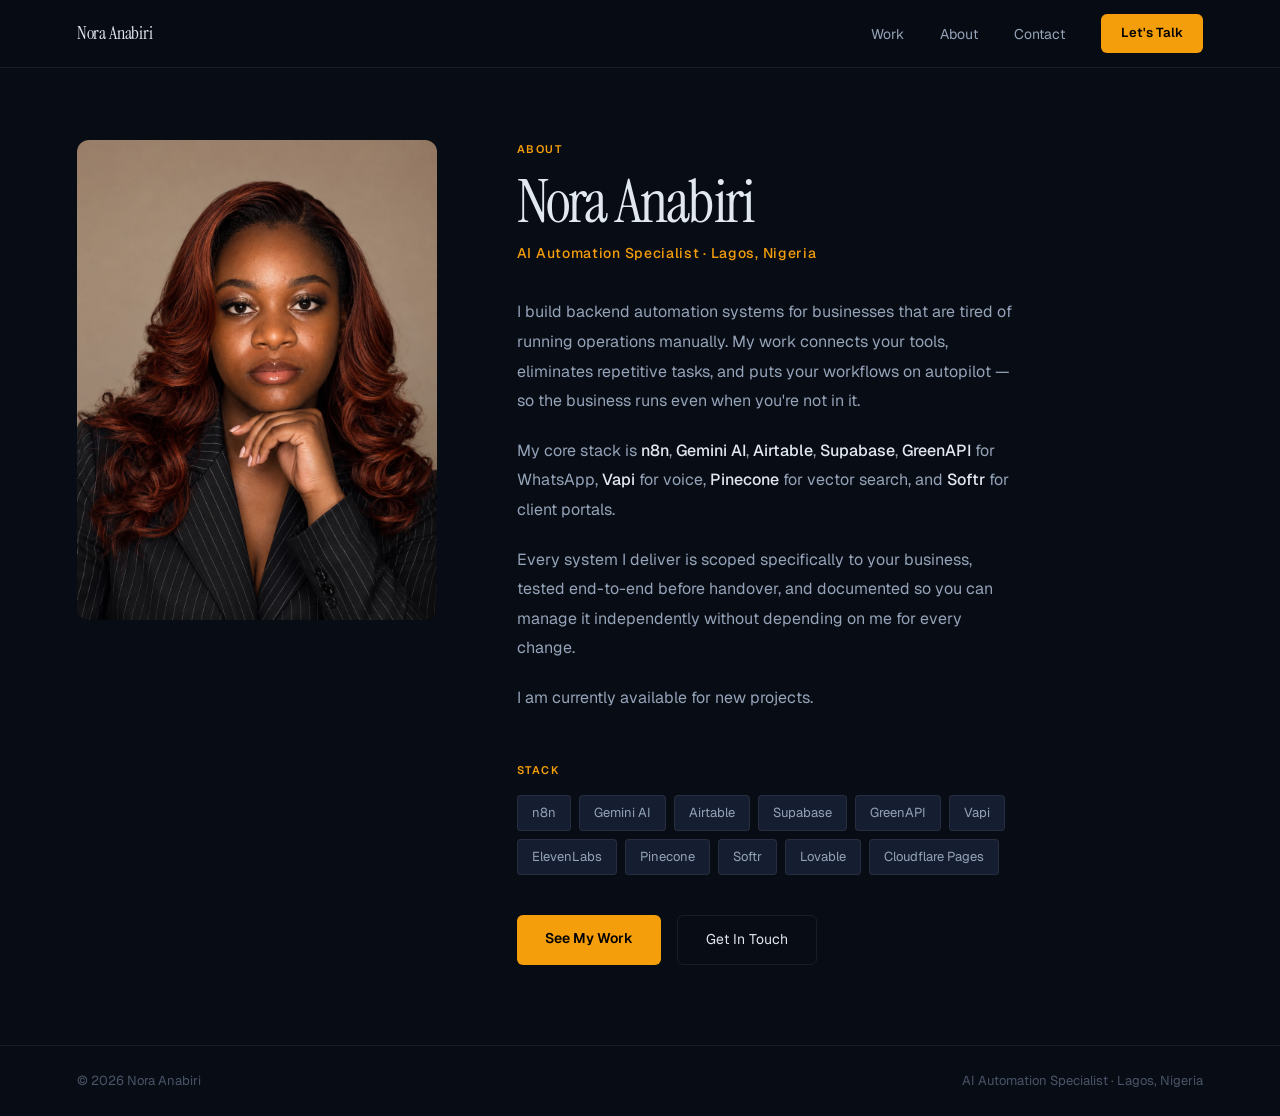
==== about.html @ 738953a7 "Add files via upload" ====
<!DOCTYPE html>
<html lang="en">
<head>
<meta charset="UTF-8">
<meta name="viewport" content="width=device-width, initial-scale=1.0">
<title>About — Nora Anabiri</title>
<link rel="preconnect" href="https://fonts.googleapis.com">
<link rel="preconnect" href="https://fonts.gstatic.com" crossorigin>
<link href="https://fonts.googleapis.com/css2?family=Instrument+Serif:ital@0;1&family=Geist:wght@300;400;500;600&display=swap" rel="stylesheet">
<link rel="stylesheet" href="style.css">
<style>
.about-hero { padding: 140px 6% 80px; display: grid; grid-template-columns: 360px 1fr; gap: 80px; align-items: start; max-width: 1100px; }
.about-hero-photo { position: sticky; top: 88px; }
.about-hero-photo img { width: 100%; aspect-ratio: 3/4; object-fit: cover; object-position: top; border-radius: var(--radius); display: block; }
.about-hero-name { font-family: var(--font-serif); font-size: clamp(36px, 5vw, 60px); font-weight: 400; letter-spacing: -0.03em; color: var(--text); margin-bottom: 8px; line-height: 1.05; }
.about-hero-title { font-size: 14px; color: var(--amber); font-weight: 500; margin-bottom: 32px; letter-spacing: 0.05em; }
.about-body { font-size: 16px; color: var(--muted); line-height: 1.85; margin-bottom: 20px; }
.about-body strong { color: var(--text); font-weight: 500; }
.tools-section { margin-top: 48px; }
.tools-label { font-size: 11px; font-weight: 600; letter-spacing: 0.14em; text-transform: uppercase; color: var(--amber); margin-bottom: 16px; display: block; }
.tools-list { display: flex; flex-wrap: wrap; gap: 8px; }
.tool-tag { background: var(--surface2); border: 1px solid var(--border); color: var(--muted); font-size: 13px; padding: 6px 14px; border-radius: 4px; }
@media (max-width: 900px) { .about-hero { grid-template-columns: 1fr; gap: 40px; } .about-hero-photo { position: static; } .about-hero-photo img { aspect-ratio: 4/3; } }
</style>
</head>
<body>
<nav class="nav">
  <a href="index.html" class="nav-logo">Nora Anabiri</a>
  <ul class="nav-links">
    <li><a href="work.html">Work</a></li>
    <li><a href="about.html">About</a></li>
    <li><a href="index.html#contact">Contact</a></li>
  </ul>
  <a href="index.html#contact" class="nav-cta">Let's Talk</a>
</nav>

<div class="about-hero">
  <div class="about-hero-photo">
    <img src="PORTFOLIO_HEADSHOT.jpeg" alt="Nora Anabiri — AI Automation Specialist">
  </div>
  <div class="about-hero-content">
    <span class="section-label">About</span>
    <h1 class="about-hero-name">Nora Anabiri</h1>
    <p class="about-hero-title">AI Automation Specialist · Lagos, Nigeria</p>
    <p class="about-body">I build backend automation systems for businesses that are tired of running operations manually. My work connects your tools, eliminates repetitive tasks, and puts your workflows on autopilot — so the business runs even when you're not in it.</p>
    <p class="about-body">My core stack is <strong>n8n</strong>, <strong>Gemini AI</strong>, <strong>Airtable</strong>, <strong>Supabase</strong>, <strong>GreenAPI</strong> for WhatsApp, <strong>Vapi</strong> for voice, <strong>Pinecone</strong> for vector search, and <strong>Softr</strong> for client portals.</p>
    <p class="about-body">Every system I deliver is scoped specifically to your business, tested end-to-end before handover, and documented so you can manage it independently without depending on me for every change.</p>
    <p class="about-body">I am currently available for new projects.</p>
    <div class="tools-section">
      <span class="tools-label">Stack</span>
      <div class="tools-list">
        <span class="tool-tag">n8n</span>
        <span class="tool-tag">Gemini AI</span>
        <span class="tool-tag">Airtable</span>
        <span class="tool-tag">Supabase</span>
        <span class="tool-tag">GreenAPI</span>
        <span class="tool-tag">Vapi</span>
        <span class="tool-tag">ElevenLabs</span>
        <span class="tool-tag">Pinecone</span>
        <span class="tool-tag">Softr</span>
        <span class="tool-tag">Lovable</span>
        <span class="tool-tag">Cloudflare Pages</span>
      </div>
    </div>
    <div style="margin-top: 40px; display: flex; gap: 16px; flex-wrap: wrap;">
      <a href="work.html" class="btn-primary">See My Work</a>
      <a href="index.html#contact" class="btn-ghost">Get In Touch</a>
    </div>
  </div>
</div>

<footer class="footer">
  <span>© 2026 Nora Anabiri</span>
  <span>AI Automation Specialist · Lagos, Nigeria</span>
</footer>
<script src="main.js"></script>
</body>
</html>
---- style.css ----
*, *::before, *::after { box-sizing: border-box; margin: 0; padding: 0; }

:root {
  --bg: #080C14;
  --surface: #0F1624;
  --surface2: #151E30;
  --amber: #F59E0B;
  --amber-dim: rgba(245,158,11,0.12);
  --amber-border: rgba(245,158,11,0.25);
  --text: #E2E8F0;
  --muted: #94A3B8;
  --dim: #4A5568;
  --border: rgba(255,255,255,0.07);
  --font-serif: 'Instrument Serif', Georgia, serif;
  --font-sans: 'Geist', system-ui, sans-serif;
  --radius: 12px;
  --radius-sm: 8px;
}

html { scroll-behavior: smooth; }

body {
  background: var(--bg);
  color: var(--text);
  font-family: var(--font-sans);
  font-size: 15px;
  line-height: 1.7;
  -webkit-font-smoothing: antialiased;
}

/* NAV */
.nav {
  position: fixed;
  top: 0; left: 0; right: 0;
  z-index: 100;
  display: flex;
  align-items: center;
  padding: 0 6%;
  height: 68px;
  background: rgba(8,12,20,0.85);
  backdrop-filter: blur(12px);
  border-bottom: 1px solid var(--border);
}
.nav-logo {
  font-family: var(--font-serif);
  font-size: 18px;
  color: var(--text);
  text-decoration: none;
  letter-spacing: -0.01em;
  margin-right: auto;
}
.nav-links {
  display: flex;
  list-style: none;
  gap: 36px;
  margin-right: 36px;
}
.nav-links a {
  color: var(--muted);
  text-decoration: none;
  font-size: 14px;
  font-weight: 400;
  transition: color 0.2s;
}
.nav-links a:hover { color: var(--text); }
.nav-cta {
  background: var(--amber);
  color: #000;
  padding: 8px 20px;
  border-radius: 6px;
  font-size: 13px;
  font-weight: 600;
  text-decoration: none;
  transition: opacity 0.2s;
}
.nav-cta:hover { opacity: 0.85; }
.nav-toggle { display: none; }

/* HERO */
.hero {
  min-height: 100vh;
  display: flex;
  flex-direction: column;
  justify-content: center;
  padding: 120px 6% 80px;
  max-width: 900px;
}
.hero-tag {
  display: inline-flex;
  align-items: center;
  gap: 8px;
  font-size: 11px;
  font-weight: 600;
  letter-spacing: 0.12em;
  text-transform: uppercase;
  color: var(--amber);
  margin-bottom: 32px;
}
.hero-tag::before {
  content: '';
  width: 6px; height: 6px;
  border-radius: 50%;
  background: var(--amber);
  animation: pulse 2s infinite;
}
@keyframes pulse {
  0%, 100% { opacity: 1; }
  50% { opacity: 0.3; }
}
.hero-headline {
  font-family: var(--font-serif);
  font-size: clamp(42px, 6vw, 76px);
  font-weight: 400;
  line-height: 1.1;
  letter-spacing: -0.02em;
  color: var(--text);
  margin-bottom: 28px;
}
.hero-headline em {
  font-style: italic;
  color: var(--amber);
}
.hero-sub {
  font-size: 17px;
  color: var(--muted);
  max-width: 560px;
  line-height: 1.75;
  margin-bottom: 40px;
  font-weight: 300;
}
.hero-actions {
  display: flex;
  gap: 16px;
  margin-bottom: 64px;
  flex-wrap: wrap;
}
.btn-primary {
  background: var(--amber);
  color: #000;
  padding: 12px 28px;
  border-radius: 6px;
  font-size: 14px;
  font-weight: 600;
  text-decoration: none;
  transition: opacity 0.2s;
}
.btn-primary:hover { opacity: 0.85; }
.btn-ghost {
  border: 1px solid var(--border);
  color: var(--text);
  padding: 12px 28px;
  border-radius: 6px;
  font-size: 14px;
  font-weight: 400;
  text-decoration: none;
  transition: border-color 0.2s, color 0.2s;
}
.btn-ghost:hover { border-color: var(--amber); color: var(--amber); }
.hero-stats {
  display: flex;
  align-items: center;
  gap: 32px;
}
.stat { display: flex; flex-direction: column; gap: 4px; }
.stat-num {
  font-family: var(--font-serif);
  font-size: 28px;
  color: var(--text);
  line-height: 1;
}
.stat-label { font-size: 12px; color: var(--muted); }
.stat-divider { width: 1px; height: 36px; background: var(--border); }

/* SECTIONS */
.section { padding: 100px 6%; }
.section-header { margin-bottom: 56px; }
.section-label {
  font-size: 11px;
  font-weight: 600;
  letter-spacing: 0.14em;
  text-transform: uppercase;
  color: var(--amber);
  display: block;
  margin-bottom: 12px;
}
.section-title {
  font-family: var(--font-serif);
  font-size: clamp(28px, 3.5vw, 42px);
  font-weight: 400;
  letter-spacing: -0.02em;
  color: var(--text);
  line-height: 1.15;
}

/* SERVICES */
.services-grid {
  display: grid;
  grid-template-columns: repeat(3, 1fr);
  gap: 1px;
  background: var(--border);
  border: 1px solid var(--border);
  border-radius: var(--radius);
  overflow: hidden;
}
.service-card {
  background: var(--surface);
  padding: 36px 32px;
  transition: background 0.2s;
}
.service-card:hover { background: var(--surface2); }
.service-card--featured {
  background: var(--amber-dim);
  border: none;
}
.service-card--featured:hover { background: rgba(245,158,11,0.18); }
.service-icon {
  font-family: var(--font-serif);
  font-size: 13px;
  color: var(--amber);
  margin-bottom: 20px;
  letter-spacing: 0.05em;
}
.service-name {
  font-size: 16px;
  font-weight: 600;
  color: var(--text);
  margin-bottom: 12px;
  letter-spacing: -0.01em;
}
.service-desc {
  font-size: 14px;
  color: var(--muted);
  line-height: 1.7;
  margin-bottom: 20px;
}
.service-stack {
  font-size: 11px;
  color: var(--dim);
  letter-spacing: 0.05em;
  font-weight: 500;
}

/* WORK PREVIEW */
.work-grid {
  display: grid;
  grid-template-columns: repeat(3, 1fr);
  gap: 16px;
}
.work-card {
  background: var(--surface);
  border: 1px solid var(--border);
  border-radius: var(--radius);
  text-decoration: none;
  display: block;
  transition: border-color 0.2s, transform 0.2s;
}
.work-card:hover {
  border-color: var(--amber-border);
  transform: translateY(-2px);
}
.work-card--all {
  background: var(--amber-dim);
  border-color: var(--amber-border);
  display: flex;
  align-items: center;
  justify-content: center;
}
.work-card-inner { padding: 32px 28px; }
.work-card--all .work-card-inner { text-align: center; }
.work-tag {
  font-size: 11px;
  font-weight: 600;
  letter-spacing: 0.1em;
  text-transform: uppercase;
  color: var(--amber);
  display: block;
  margin-bottom: 12px;
}
.work-title {
  font-family: var(--font-serif);
  font-size: 22px;
  font-weight: 400;
  color: var(--text);
  margin-bottom: 10px;
  letter-spacing: -0.01em;
}
.work-desc {
  font-size: 13px;
  color: var(--muted);
  line-height: 1.7;
  margin-bottom: 20px;
}
.work-link {
  font-size: 13px;
  color: var(--amber);
  font-weight: 500;
}

/* ABOUT STRIP */
.about-strip { background: var(--surface); border-top: 1px solid var(--border); border-bottom: 1px solid var(--border); }
.about-strip-inner {
  display: grid;
  grid-template-columns: 340px 1fr;
  gap: 80px;
  align-items: center;
  max-width: 1100px;
}
.about-photo {
  width: 100%;
  aspect-ratio: 3/4;
  object-fit: cover;
  object-position: top;
  border-radius: var(--radius);
  display: block;
}
.about-strip-title {
  font-family: var(--font-serif);
  font-size: clamp(26px, 3vw, 38px);
  font-weight: 400;
  letter-spacing: -0.02em;
  color: var(--text);
  margin-bottom: 20px;
  line-height: 1.2;
}
.about-strip-text {
  font-size: 15px;
  color: var(--muted);
  line-height: 1.8;
  margin-bottom: 28px;
  max-width: 520px;
}

/* CONTACT */
.contact { border-top: 1px solid var(--border); }
.contact-inner { max-width: 700px; }
.contact-title {
  font-family: var(--font-serif);
  font-size: clamp(32px, 4vw, 52px);
  font-weight: 400;
  letter-spacing: -0.02em;
  color: var(--text);
  margin-bottom: 16px;
}
.contact-sub {
  font-size: 16px;
  color: var(--muted);
  margin-bottom: 48px;
  max-width: 480px;
}
.contact-methods { display: flex; flex-direction: column; gap: 2px; }
.contact-method {
  display: flex;
  align-items: center;
  gap: 20px;
  padding: 20px 24px;
  background: var(--surface);
  border: 1px solid var(--border);
  border-radius: var(--radius-sm);
  text-decoration: none;
  transition: border-color 0.2s;
}
.contact-method:hover { border-color: var(--amber-border); }
.contact-method-label {
  font-size: 11px;
  font-weight: 600;
  letter-spacing: 0.1em;
  text-transform: uppercase;
  color: var(--amber);
  min-width: 80px;
}
.contact-method-value { font-size: 15px; color: var(--text); }

/* FOOTER */
.footer {
  display: flex;
  justify-content: space-between;
  align-items: center;
  padding: 24px 6%;
  border-top: 1px solid var(--border);
  font-size: 13px;
  color: var(--dim);
}

/* REVEAL ANIMATION */
.reveal {
  opacity: 0;
  transform: translateY(20px);
  transition: opacity 0.6s ease, transform 0.6s ease;
}
.reveal.visible {
  opacity: 1;
  transform: none;
}

/* RESPONSIVE */
@media (max-width: 1024px) {
  .services-grid { grid-template-columns: repeat(2, 1fr); }
  .work-grid { grid-template-columns: repeat(2, 1fr); }
}
@media (max-width: 768px) {
  .nav-links { display: none; }
  .nav-cta { display: none; }
  .nav-toggle {
    display: flex;
    flex-direction: column;
    gap: 5px;
    background: none;
    border: none;
    cursor: pointer;
    padding: 4px;
  }
  .nav-toggle span {
    display: block;
    width: 22px;
    height: 1.5px;
    background: var(--text);
  }
  .services-grid { grid-template-columns: 1fr; }
  .work-grid { grid-template-columns: 1fr; }
  .about-strip-inner { grid-template-columns: 1fr; gap: 40px; }
  .about-photo { aspect-ratio: 4/3; }
  .hero-stats { flex-wrap: wrap; gap: 20px; }
  .stat-divider { display: none; }
  .footer { flex-direction: column; gap: 8px; text-align: center; }
}
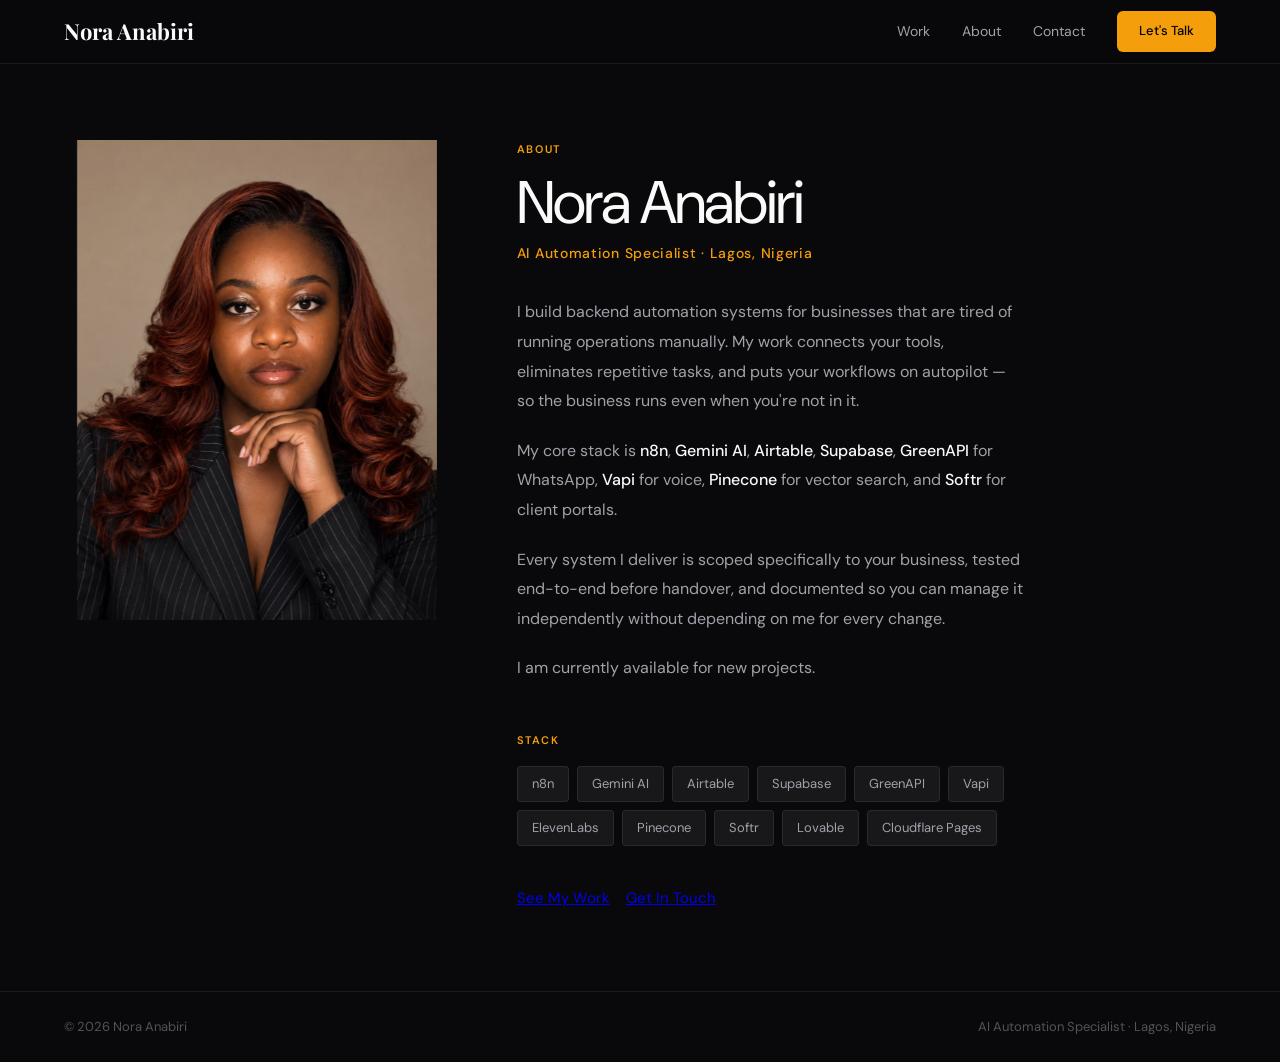
==== commit 266dadc9: "Add files via upload" ====
--- a/about.html
+++ b/about.html
@@ -6,7 +6,7 @@
 <title>About — Nora Anabiri</title>
 <link rel="preconnect" href="https://fonts.googleapis.com">
 <link rel="preconnect" href="https://fonts.gstatic.com" crossorigin>
-<link href="https://fonts.googleapis.com/css2?family=Instrument+Serif:ital@0;1&family=Geist:wght@300;400;500;600&display=swap" rel="stylesheet">
+<link href="https://fonts.googleapis.com/css2?family=Playfair+Display:ital,wght@0,400;0,700;1,400&family=DM+Sans:wght@300;400;500&display=swap" rel="stylesheet">
 <link rel="stylesheet" href="style.css">
 <style>
 .about-hero { padding: 140px 6% 80px; display: grid; grid-template-columns: 360px 1fr; gap: 80px; align-items: start; max-width: 1100px; }
--- a/style.css
+++ b/style.css
@@ -1,28 +1,27 @@
 *, *::before, *::after { box-sizing: border-box; margin: 0; padding: 0; }
 
 :root {
-  --bg: #080C14;
-  --surface: #0F1624;
-  --surface2: #151E30;
+  --bg: #09090B;
+  --surface: #111113;
+  --surface2: #18181B;
   --amber: #F59E0B;
-  --amber-dim: rgba(245,158,11,0.12);
-  --amber-border: rgba(245,158,11,0.25);
-  --text: #E2E8F0;
-  --muted: #94A3B8;
-  --dim: #4A5568;
-  --border: rgba(255,255,255,0.07);
-  --font-serif: 'Instrument Serif', Georgia, serif;
-  --font-sans: 'Geist', system-ui, sans-serif;
-  --radius: 12px;
-  --radius-sm: 8px;
+  --amber-glow: rgba(245,158,11,0.15);
+  --amber-border: rgba(245,158,11,0.3);
+  --text: #FAFAFA;
+  --muted: #A1A1AA;
+  --dim: #52525B;
+  --border: rgba(255,255,255,0.08);
+  --serif: 'Playfair Display', Georgia, serif;
+  --sans: 'DM Sans', system-ui, sans-serif;
+  --r: 14px;
+  --r-sm: 8px;
 }
 
 html { scroll-behavior: smooth; }
-
 body {
   background: var(--bg);
   color: var(--text);
-  font-family: var(--font-sans);
+  font-family: var(--sans);
   font-size: 15px;
   line-height: 1.7;
   -webkit-font-smoothing: antialiased;
@@ -30,396 +29,192 @@
 
 /* NAV */
 .nav {
-  position: fixed;
-  top: 0; left: 0; right: 0;
-  z-index: 100;
-  display: flex;
-  align-items: center;
-  padding: 0 6%;
-  height: 68px;
-  background: rgba(8,12,20,0.85);
-  backdrop-filter: blur(12px);
+  position: fixed; top: 0; left: 0; right: 0; z-index: 200;
+  display: flex; align-items: center;
+  padding: 0 5%; height: 64px;
+  background: rgba(9,9,11,0.9);
+  backdrop-filter: blur(16px);
   border-bottom: 1px solid var(--border);
+  transition: background 0.3s;
 }
 .nav-logo {
-  font-family: var(--font-serif);
-  font-size: 18px;
-  color: var(--text);
-  text-decoration: none;
-  letter-spacing: -0.01em;
-  margin-right: auto;
-}
-.nav-links {
-  display: flex;
-  list-style: none;
-  gap: 36px;
-  margin-right: 36px;
-}
-.nav-links a {
-  color: var(--muted);
-  text-decoration: none;
-  font-size: 14px;
-  font-weight: 400;
-  transition: color 0.2s;
-}
+  font-family: var(--serif); font-size: 22px; font-weight: 700;
+  color: var(--text); text-decoration: none; margin-right: auto;
+}
+.nav-logo span { color: var(--amber); }
+.nav-links { display: flex; list-style: none; gap: 32px; margin-right: 32px; }
+.nav-links a { color: var(--muted); text-decoration: none; font-size: 14px; font-weight: 400; transition: color 0.2s; }
 .nav-links a:hover { color: var(--text); }
 .nav-cta {
-  background: var(--amber);
-  color: #000;
-  padding: 8px 20px;
-  border-radius: 6px;
-  font-size: 13px;
-  font-weight: 600;
-  text-decoration: none;
-  transition: opacity 0.2s;
+  background: var(--amber); color: #000; padding: 9px 22px;
+  border-radius: 6px; font-size: 13px; font-weight: 500;
+  text-decoration: none; transition: opacity 0.2s;
 }
 .nav-cta:hover { opacity: 0.85; }
-.nav-toggle { display: none; }
 
 /* HERO */
 .hero {
-  min-height: 100vh;
-  display: flex;
-  flex-direction: column;
-  justify-content: center;
-  padding: 120px 6% 80px;
-  max-width: 900px;
-}
-.hero-tag {
-  display: inline-flex;
-  align-items: center;
-  gap: 8px;
-  font-size: 11px;
-  font-weight: 600;
-  letter-spacing: 0.12em;
-  text-transform: uppercase;
-  color: var(--amber);
-  margin-bottom: 32px;
-}
-.hero-tag::before {
-  content: '';
-  width: 6px; height: 6px;
-  border-radius: 50%;
-  background: var(--amber);
-  animation: pulse 2s infinite;
-}
-@keyframes pulse {
-  0%, 100% { opacity: 1; }
-  50% { opacity: 0.3; }
-}
-.hero-headline {
-  font-family: var(--font-serif);
-  font-size: clamp(42px, 6vw, 76px);
-  font-weight: 400;
-  line-height: 1.1;
-  letter-spacing: -0.02em;
-  color: var(--text);
-  margin-bottom: 28px;
-}
-.hero-headline em {
-  font-style: italic;
-  color: var(--amber);
-}
-.hero-sub {
-  font-size: 17px;
-  color: var(--muted);
-  max-width: 560px;
-  line-height: 1.75;
-  margin-bottom: 40px;
-  font-weight: 300;
-}
-.hero-actions {
-  display: flex;
-  gap: 16px;
-  margin-bottom: 64px;
-  flex-wrap: wrap;
-}
-.btn-primary {
-  background: var(--amber);
-  color: #000;
-  padding: 12px 28px;
-  border-radius: 6px;
-  font-size: 14px;
-  font-weight: 600;
-  text-decoration: none;
-  transition: opacity 0.2s;
-}
-.btn-primary:hover { opacity: 0.85; }
-.btn-ghost {
+  min-height: 100vh; display: flex; align-items: center;
+  padding: 80px 5% 60px; gap: 60px;
+}
+.hero-left { flex: 1; max-width: 600px; }
+.hero-available {
+  display: inline-flex; align-items: center; gap: 8px;
+  font-size: 12px; font-weight: 500; letter-spacing: 0.06em;
+  color: var(--amber); margin-bottom: 28px;
+  padding: 6px 14px; border: 1px solid var(--amber-border);
+  border-radius: 20px; background: var(--amber-glow);
+}
+.dot { width: 7px; height: 7px; border-radius: 50%; background: var(--amber); animation: blink 2s infinite; }
+@keyframes blink { 0%,100%{opacity:1} 50%{opacity:0.3} }
+.hero-h1 {
+  font-family: var(--serif); font-size: clamp(40px, 5.5vw, 72px);
+  font-weight: 700; line-height: 1.08; letter-spacing: -0.02em;
+  color: var(--text); margin-bottom: 24px;
+}
+.hero-h1 em { font-style: italic; font-weight: 400; color: var(--amber); }
+.hero-p { font-size: 16px; color: var(--muted); max-width: 500px; line-height: 1.8; margin-bottom: 36px; font-weight: 300; }
+.hero-btns { display: flex; gap: 14px; margin-bottom: 52px; flex-wrap: wrap; }
+.btn-solid {
+  background: var(--amber); color: #000; padding: 13px 28px;
+  border-radius: 7px; font-size: 14px; font-weight: 500;
+  text-decoration: none; transition: opacity 0.2s; display: inline-block;
+}
+.btn-solid:hover { opacity: 0.85; }
+.btn-line {
+  border: 1px solid var(--border); color: var(--text); padding: 13px 28px;
+  border-radius: 7px; font-size: 14px; font-weight: 400;
+  text-decoration: none; transition: border-color 0.2s;
+}
+.btn-line:hover { border-color: var(--amber-border); }
+.hero-stats { display: flex; gap: 40px; }
+.stat { display: flex; flex-direction: column; }
+.stat strong { font-family: var(--serif); font-size: 30px; color: var(--text); font-weight: 700; line-height: 1; }
+.stat span { font-size: 12px; color: var(--muted); margin-top: 4px; }
+.hero-right { flex: 0 0 360px; display: flex; justify-content: center; }
+.hero-photo-wrap { position: relative; }
+.hero-photo {
+  width: 340px; height: 440px; object-fit: cover; object-position: top;
+  border-radius: var(--r); display: block;
   border: 1px solid var(--border);
-  color: var(--text);
-  padding: 12px 28px;
-  border-radius: 6px;
-  font-size: 14px;
-  font-weight: 400;
-  text-decoration: none;
-  transition: border-color 0.2s, color 0.2s;
-}
-.btn-ghost:hover { border-color: var(--amber); color: var(--amber); }
-.hero-stats {
-  display: flex;
-  align-items: center;
-  gap: 32px;
-}
-.stat { display: flex; flex-direction: column; gap: 4px; }
-.stat-num {
-  font-family: var(--font-serif);
-  font-size: 28px;
-  color: var(--text);
-  line-height: 1;
-}
-.stat-label { font-size: 12px; color: var(--muted); }
-.stat-divider { width: 1px; height: 36px; background: var(--border); }
+}
+.hero-photo-badge {
+  position: absolute; bottom: -16px; left: 50%; transform: translateX(-50%);
+  background: var(--amber); color: #000; font-size: 12px; font-weight: 600;
+  padding: 8px 20px; border-radius: 20px; white-space: nowrap;
+}
 
 /* SECTIONS */
-.section { padding: 100px 6%; }
-.section-header { margin-bottom: 56px; }
+.section { padding: 100px 5%; }
+.section--dark { background: var(--surface); border-top: 1px solid var(--border); border-bottom: 1px solid var(--border); }
 .section-label {
-  font-size: 11px;
-  font-weight: 600;
-  letter-spacing: 0.14em;
-  text-transform: uppercase;
-  color: var(--amber);
-  display: block;
-  margin-bottom: 12px;
+  font-size: 11px; font-weight: 600; letter-spacing: 0.15em; text-transform: uppercase;
+  color: var(--amber); display: block; margin-bottom: 12px;
 }
 .section-title {
-  font-family: var(--font-serif);
-  font-size: clamp(28px, 3.5vw, 42px);
-  font-weight: 400;
-  letter-spacing: -0.02em;
-  color: var(--text);
-  line-height: 1.15;
-}
+  font-family: var(--serif); font-size: clamp(28px, 3.5vw, 44px);
+  font-weight: 700; letter-spacing: -0.02em; color: var(--text);
+  margin-bottom: 12px; line-height: 1.15;
+}
+.section-sub { font-size: 15px; color: var(--muted); max-width: 520px; margin-bottom: 60px; }
+
+/* PROJECTS */
+.projects { display: flex; flex-direction: column; gap: 80px; }
+.project--wide {
+  display: grid; grid-template-columns: 1fr 1fr; gap: 60px; align-items: center;
+}
+.project--flip { direction: rtl; }
+.project--flip > * { direction: ltr; }
+.project-img-wrap { border-radius: var(--r); overflow: hidden; border: 1px solid var(--border); }
+.project-img { width: 100%; display: block; aspect-ratio: 16/10; object-fit: cover; transition: transform 0.4s; }
+.project-img-wrap:hover .project-img { transform: scale(1.03); }
+.project-tag { font-size: 11px; font-weight: 600; letter-spacing: 0.1em; text-transform: uppercase; color: var(--amber); display: block; margin-bottom: 12px; }
+.project-name { font-family: var(--serif); font-size: 28px; font-weight: 700; color: var(--text); margin-bottom: 14px; letter-spacing: -0.01em; }
+.project-desc { font-size: 14px; color: var(--muted); line-height: 1.8; margin-bottom: 16px; }
+.project-stack { font-size: 12px; color: var(--dim); margin-bottom: 20px; letter-spacing: 0.03em; }
+.project-link { font-size: 13px; color: var(--amber); font-weight: 500; text-decoration: none; }
+.project-link:hover { text-decoration: underline; }
+
+.project-grid-3 { display: grid; grid-template-columns: repeat(3,1fr); gap: 20px; }
+.project-grid-2 { display: grid; grid-template-columns: repeat(2,1fr); gap: 20px; }
+.project-card {
+  background: var(--surface); border: 1px solid var(--border); border-radius: var(--r);
+  overflow: hidden; transition: border-color 0.2s, transform 0.2s;
+}
+.project-card:hover { border-color: var(--amber-border); transform: translateY(-3px); }
+.project-card-img { width: 100%; aspect-ratio: 16/10; object-fit: cover; display: block; }
+.project-card .project-tag { padding: 20px 20px 0; }
+.project-card-name { font-family: var(--serif); font-size: 18px; font-weight: 700; color: var(--text); padding: 8px 20px 0; }
+.project-card-desc { font-size: 13px; color: var(--muted); line-height: 1.7; padding: 8px 20px; }
+.project-card .project-link { display: block; padding: 0 20px 20px; }
 
 /* SERVICES */
 .services-grid {
-  display: grid;
-  grid-template-columns: repeat(3, 1fr);
-  gap: 1px;
-  background: var(--border);
-  border: 1px solid var(--border);
-  border-radius: var(--radius);
-  overflow: hidden;
-}
-.service-card {
-  background: var(--surface);
-  padding: 36px 32px;
-  transition: background 0.2s;
-}
-.service-card:hover { background: var(--surface2); }
-.service-card--featured {
-  background: var(--amber-dim);
-  border: none;
-}
-.service-card--featured:hover { background: rgba(245,158,11,0.18); }
-.service-icon {
-  font-family: var(--font-serif);
-  font-size: 13px;
-  color: var(--amber);
-  margin-bottom: 20px;
-  letter-spacing: 0.05em;
-}
-.service-name {
-  font-size: 16px;
-  font-weight: 600;
-  color: var(--text);
-  margin-bottom: 12px;
-  letter-spacing: -0.01em;
-}
-.service-desc {
-  font-size: 14px;
-  color: var(--muted);
-  line-height: 1.7;
-  margin-bottom: 20px;
-}
-.service-stack {
-  font-size: 11px;
-  color: var(--dim);
-  letter-spacing: 0.05em;
-  font-weight: 500;
-}
-
-/* WORK PREVIEW */
-.work-grid {
-  display: grid;
-  grid-template-columns: repeat(3, 1fr);
-  gap: 16px;
-}
-.work-card {
-  background: var(--surface);
-  border: 1px solid var(--border);
-  border-radius: var(--radius);
-  text-decoration: none;
-  display: block;
-  transition: border-color 0.2s, transform 0.2s;
-}
-.work-card:hover {
-  border-color: var(--amber-border);
-  transform: translateY(-2px);
-}
-.work-card--all {
-  background: var(--amber-dim);
-  border-color: var(--amber-border);
-  display: flex;
-  align-items: center;
-  justify-content: center;
-}
-.work-card-inner { padding: 32px 28px; }
-.work-card--all .work-card-inner { text-align: center; }
-.work-tag {
-  font-size: 11px;
-  font-weight: 600;
-  letter-spacing: 0.1em;
-  text-transform: uppercase;
-  color: var(--amber);
-  display: block;
-  margin-bottom: 12px;
-}
-.work-title {
-  font-family: var(--font-serif);
-  font-size: 22px;
-  font-weight: 400;
-  color: var(--text);
-  margin-bottom: 10px;
-  letter-spacing: -0.01em;
-}
-.work-desc {
-  font-size: 13px;
-  color: var(--muted);
-  line-height: 1.7;
-  margin-bottom: 20px;
-}
-.work-link {
-  font-size: 13px;
-  color: var(--amber);
-  font-weight: 500;
-}
-
-/* ABOUT STRIP */
-.about-strip { background: var(--surface); border-top: 1px solid var(--border); border-bottom: 1px solid var(--border); }
-.about-strip-inner {
-  display: grid;
-  grid-template-columns: 340px 1fr;
-  gap: 80px;
-  align-items: center;
-  max-width: 1100px;
-}
-.about-photo {
-  width: 100%;
-  aspect-ratio: 3/4;
-  object-fit: cover;
-  object-position: top;
-  border-radius: var(--radius);
-  display: block;
-}
-.about-strip-title {
-  font-family: var(--font-serif);
-  font-size: clamp(26px, 3vw, 38px);
-  font-weight: 400;
-  letter-spacing: -0.02em;
-  color: var(--text);
-  margin-bottom: 20px;
-  line-height: 1.2;
-}
-.about-strip-text {
-  font-size: 15px;
-  color: var(--muted);
-  line-height: 1.8;
-  margin-bottom: 28px;
-  max-width: 520px;
-}
+  display: grid; grid-template-columns: repeat(3,1fr); gap: 1px;
+  background: var(--border); border: 1px solid var(--border); border-radius: var(--r); overflow: hidden;
+}
+.svc { background: var(--bg); padding: 36px 28px; transition: background 0.2s; }
+.svc:hover { background: var(--surface2); }
+.svc--accent { background: var(--amber-glow); }
+.svc--accent:hover { background: rgba(245,158,11,0.2); }
+.svc-num { font-family: var(--serif); font-size: 13px; color: var(--amber); margin-bottom: 16px; font-weight: 700; }
+.svc-name { font-size: 15px; font-weight: 500; color: var(--text); margin-bottom: 10px; }
+.svc-desc { font-size: 13px; color: var(--muted); line-height: 1.75; margin-bottom: 16px; }
+.svc-tools { font-size: 11px; color: var(--dim); letter-spacing: 0.04em; }
+
+/* ABOUT */
+.about-section { display: grid; grid-template-columns: 400px 1fr; gap: 80px; align-items: start; }
+.about-img { width: 100%; aspect-ratio: 3/4; object-fit: cover; object-position: top; border-radius: var(--r); display: block; border: 1px solid var(--border); position: sticky; top: 80px; }
+.about-name { font-family: var(--serif); font-size: 42px; font-weight: 700; color: var(--text); letter-spacing: -0.02em; margin-bottom: 6px; }
+.about-role { font-size: 14px; color: var(--amber); font-weight: 500; margin-bottom: 28px; letter-spacing: 0.04em; }
+.about-body { font-size: 15px; color: var(--muted); line-height: 1.85; margin-bottom: 16px; }
+.about-tools { display: flex; flex-wrap: wrap; gap: 8px; margin-top: 28px; }
+.tool { background: var(--surface2); border: 1px solid var(--border); color: var(--muted); font-size: 12px; padding: 5px 13px; border-radius: 4px; }
 
 /* CONTACT */
-.contact { border-top: 1px solid var(--border); }
-.contact-inner { max-width: 700px; }
-.contact-title {
-  font-family: var(--font-serif);
-  font-size: clamp(32px, 4vw, 52px);
-  font-weight: 400;
-  letter-spacing: -0.02em;
-  color: var(--text);
-  margin-bottom: 16px;
-}
-.contact-sub {
-  font-size: 16px;
-  color: var(--muted);
-  margin-bottom: 48px;
-  max-width: 480px;
-}
-.contact-methods { display: flex; flex-direction: column; gap: 2px; }
-.contact-method {
-  display: flex;
-  align-items: center;
-  gap: 20px;
-  padding: 20px 24px;
-  background: var(--surface);
-  border: 1px solid var(--border);
-  border-radius: var(--radius-sm);
-  text-decoration: none;
+.contact-section { background: var(--surface); border-top: 1px solid var(--border); }
+.contact-inner { max-width: 800px; }
+.contact-title { font-family: var(--serif); font-size: clamp(32px, 4vw, 54px); font-weight: 700; letter-spacing: -0.02em; color: var(--text); margin-bottom: 14px; }
+.contact-sub { font-size: 16px; color: var(--muted); margin-bottom: 48px; }
+.contact-cards { display: grid; grid-template-columns: repeat(3,1fr); gap: 16px; }
+.contact-card {
+  background: var(--bg); border: 1px solid var(--border); border-radius: var(--r);
+  padding: 24px; text-decoration: none; display: flex; flex-direction: column; gap: 6px;
   transition: border-color 0.2s;
 }
-.contact-method:hover { border-color: var(--amber-border); }
-.contact-method-label {
-  font-size: 11px;
-  font-weight: 600;
-  letter-spacing: 0.1em;
-  text-transform: uppercase;
-  color: var(--amber);
-  min-width: 80px;
-}
-.contact-method-value { font-size: 15px; color: var(--text); }
+.contact-card:hover { border-color: var(--amber-border); }
+.contact-card-label { font-size: 10px; font-weight: 600; letter-spacing: 0.14em; text-transform: uppercase; color: var(--amber); }
+.contact-card-val { font-size: 14px; color: var(--text); font-weight: 400; }
+.contact-card-note { font-size: 12px; color: var(--dim); }
 
 /* FOOTER */
 .footer {
-  display: flex;
-  justify-content: space-between;
-  align-items: center;
-  padding: 24px 6%;
-  border-top: 1px solid var(--border);
-  font-size: 13px;
-  color: var(--dim);
-}
-
-/* REVEAL ANIMATION */
-.reveal {
-  opacity: 0;
-  transform: translateY(20px);
-  transition: opacity 0.6s ease, transform 0.6s ease;
-}
-.reveal.visible {
-  opacity: 1;
-  transform: none;
-}
+  display: flex; justify-content: space-between; align-items: center;
+  padding: 24px 5%; border-top: 1px solid var(--border);
+  font-size: 13px; color: var(--dim);
+}
+.footer-links { display: flex; gap: 24px; }
+.footer-links a { color: var(--dim); text-decoration: none; transition: color 0.2s; }
+.footer-links a:hover { color: var(--muted); }
 
 /* RESPONSIVE */
 @media (max-width: 1024px) {
-  .services-grid { grid-template-columns: repeat(2, 1fr); }
-  .work-grid { grid-template-columns: repeat(2, 1fr); }
+  .services-grid { grid-template-columns: repeat(2,1fr); }
+  .project-grid-3 { grid-template-columns: repeat(2,1fr); }
+  .about-section { grid-template-columns: 300px 1fr; gap: 48px; }
 }
 @media (max-width: 768px) {
   .nav-links { display: none; }
-  .nav-cta { display: none; }
-  .nav-toggle {
-    display: flex;
-    flex-direction: column;
-    gap: 5px;
-    background: none;
-    border: none;
-    cursor: pointer;
-    padding: 4px;
-  }
-  .nav-toggle span {
-    display: block;
-    width: 22px;
-    height: 1.5px;
-    background: var(--text);
-  }
+  .hero { flex-direction: column; padding-top: 100px; gap: 40px; }
+  .hero-right { width: 100%; }
+  .hero-photo { width: 100%; height: 300px; }
+  .project--wide { grid-template-columns: 1fr; }
+  .project--flip { direction: ltr; }
+  .project-grid-3, .project-grid-2 { grid-template-columns: 1fr; }
   .services-grid { grid-template-columns: 1fr; }
-  .work-grid { grid-template-columns: 1fr; }
-  .about-strip-inner { grid-template-columns: 1fr; gap: 40px; }
-  .about-photo { aspect-ratio: 4/3; }
-  .hero-stats { flex-wrap: wrap; gap: 20px; }
-  .stat-divider { display: none; }
-  .footer { flex-direction: column; gap: 8px; text-align: center; }
-}
+  .about-section { grid-template-columns: 1fr; }
+  .about-img { position: static; aspect-ratio: 4/3; }
+  .contact-cards { grid-template-columns: 1fr; }
+  .hero-stats { flex-wrap: wrap; gap: 24px; }
+  .footer { flex-direction: column; gap: 16px; text-align: center; }
+}
